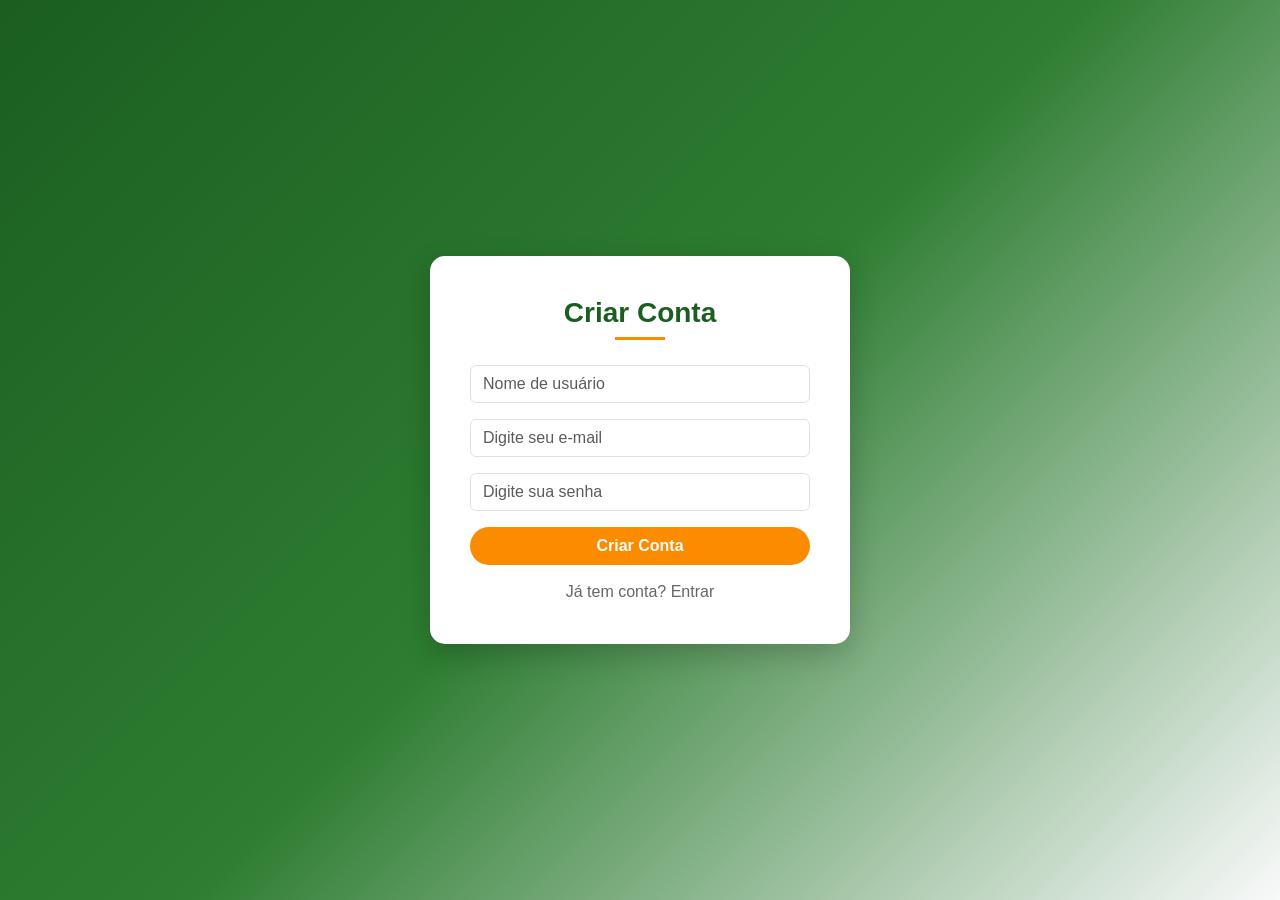
==== criar.html @ 0735e397 "ciração da pagina de login e de criação de conta" ====
<!DOCTYPE html>
<html lang="pt-br">
<head>
    <meta charset="UTF-8">
    <meta name="viewport" content="width=device-width, initial-scale=1.0">
    <title>Criar Conta - Ouvidoria DW</title>

    <link href="https://cdn.jsdelivr.net/npm/bootstrap@5.3.0/dist/css/bootstrap.min.css" rel="stylesheet">

    <style>
        :root {
            --primary-color: #1b5e20;
            --primary-light: #2e7d32;
            --accent-color: #fb8c00;
            --accent-hover: #ef6c00;
        }

        body {
            background: linear-gradient(135deg, #1b5e20 0%, #2e7d32 50%, #f8f9fa 100%);
            height: 100vh;
            display: flex;
            align-items: center;
            justify-content: center;
            font-family: 'Segoe UI', sans-serif;
        }

        .cadastro-card {
            background: white;
            padding: 40px;
            border-radius: 15px;
            width: 100%;
            max-width: 420px;
            box-shadow: 0 10px 30px rgba(0,0,0,0.2);
            animation: fadeIn 0.8s ease;
        }

        .titulo {
            text-align: center;
            margin-bottom: 25px;
            color: var(--primary-color);
            font-weight: bold;
        }

        .titulo::after {
            content: '';
            display: block;
            width: 50px;
            height: 3px;
            background: var(--accent-color);
            margin: 8px auto 0;
        }

        .form-control:focus {
            border-color: var(--accent-color);
            box-shadow: 0 0 5px rgba(251,140,0,0.4);
        }

        .btn-cadastrar {
            background-color: var(--accent-color);
            color: white;
            border-radius: 30px;
            font-weight: bold;
        }

        .btn-cadastrar:hover {
            background-color: var(--accent-hover);
        }

        .erro {
            color: red;
            font-size: 0.9rem;
            margin-top: 10px;
            display: none;
            text-align: center;
        }

        .links {
            margin-top: 15px;
            text-align: center;
        }

        .links a {
            display: block;
            color: #666;
            text-decoration: none;
            margin-top: 5px;
            transition: 0.3s;
        }

        .links a:hover {
            color: var(--accent-color);
        }

        @keyframes fadeIn {
            from {opacity: 0; transform: translateY(20px);}
            to {opacity: 1; transform: translateY(0);}
        }
    </style>
</head>
<body>

    <div class="cadastro-card">
        <h3 class="titulo">Criar Conta</h3>

        <form id="formCadastro">
            <div class="mb-3">
                <input type="text" class="form-control" id="usuario" placeholder="Nome de usuário" required>
            </div>

            <div class="mb-3">
                <input type="email" class="form-control" id="email" placeholder="Digite seu e-mail" required>
            </div>

            <div class="mb-3">
                <input type="password" class="form-control" id="senha" placeholder="Digite sua senha" required>
            </div>

            <button type="submit" class="btn btn-cadastrar w-100">Criar Conta</button>

            <div class="erro" id="erroMsg">
                Erro ao cadastrar. Tente novamente.
            </div>

            <div class="links">
                <a href="login.html">Já tem conta? Entrar</a>
            </div>
        </form>
    </div>

    <script>
        document.getElementById("formCadastro").addEventListener("submit", function(e) {
            e.preventDefault();

            // Simulação (depois você liga com PHP)
            alert("Conta criada com sucesso!");
            
            // redireciona pro login
            window.location.href = "login.html";
        });
    </script>

</body>
</html>
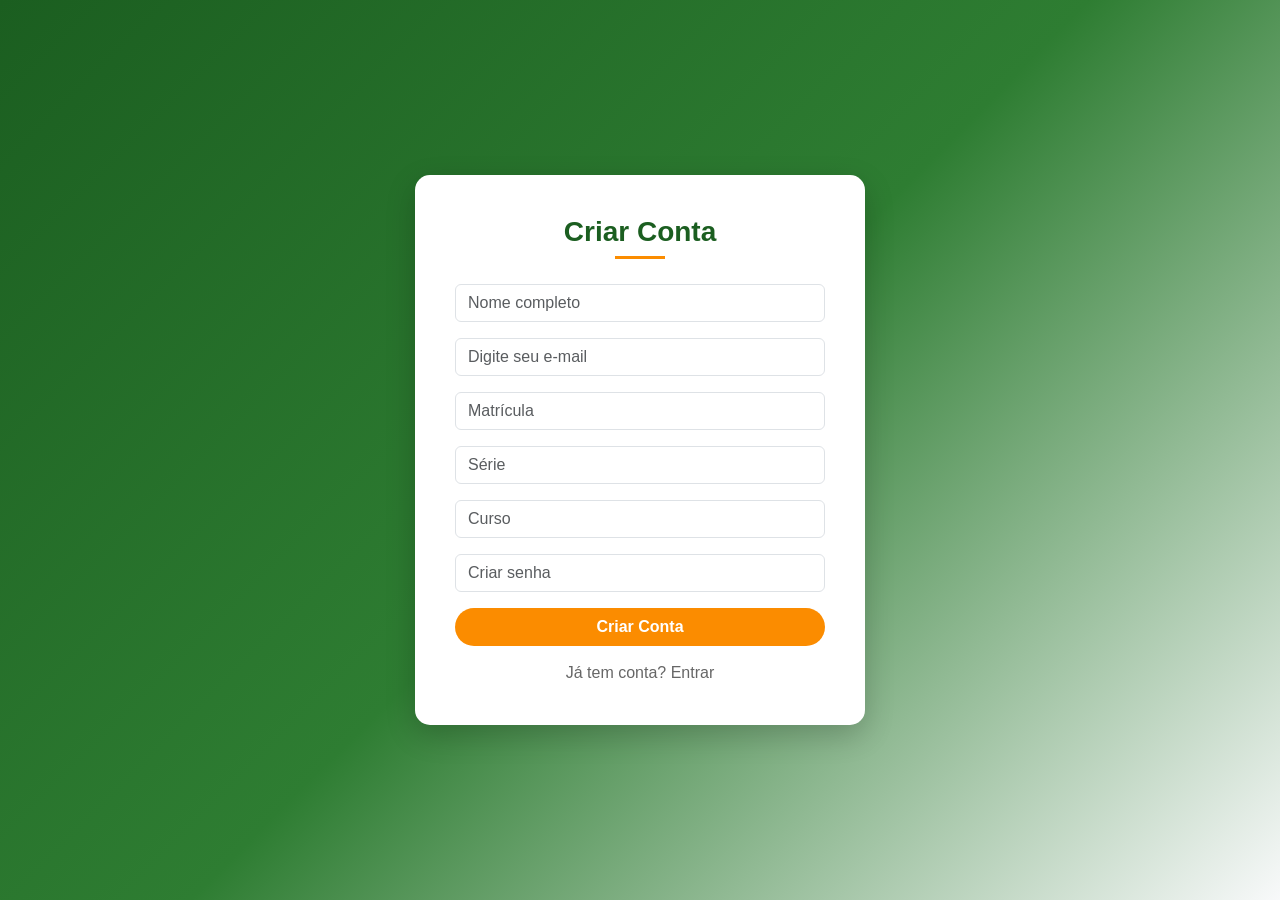
==== commit 90717d1e: "adicionando criação e login de conta ao sistema" ====
--- a/criar.html
+++ b/criar.html
@@ -18,7 +18,7 @@
 
         body {
             background: linear-gradient(135deg, #1b5e20 0%, #2e7d32 50%, #f8f9fa 100%);
-            height: 100vh;
+            min-height: 100vh;
             display: flex;
             align-items: center;
             justify-content: center;
@@ -30,7 +30,7 @@
             padding: 40px;
             border-radius: 15px;
             width: 100%;
-            max-width: 420px;
+            max-width: 450px;
             box-shadow: 0 10px 30px rgba(0,0,0,0.2);
             animation: fadeIn 0.8s ease;
         }
@@ -67,14 +67,6 @@
             background-color: var(--accent-hover);
         }
 
-        .erro {
-            color: red;
-            font-size: 0.9rem;
-            margin-top: 10px;
-            display: none;
-            text-align: center;
-        }
-
         .links {
             margin-top: 15px;
             text-align: center;
@@ -103,42 +95,40 @@
     <div class="cadastro-card">
         <h3 class="titulo">Criar Conta</h3>
 
-        <form id="formCadastro">
+        <form action="criacao.php" method="post">
+
             <div class="mb-3">
-                <input type="text" class="form-control" id="usuario" placeholder="Nome de usuário" required>
+                <input type="text" class="form-control" name="nome" placeholder="Nome completo" required>
             </div>
 
             <div class="mb-3">
-                <input type="email" class="form-control" id="email" placeholder="Digite seu e-mail" required>
+                <input type="email" class="form-control" name="email" placeholder="Digite seu e-mail" required>
             </div>
 
             <div class="mb-3">
-                <input type="password" class="form-control" id="senha" placeholder="Digite sua senha" required>
+                <input type="text" class="form-control" name="matricula" placeholder="Matrícula" required>
+            </div>
+
+            <div class="mb-3">
+                <input type="number" class="form-control" name="serie" placeholder="Série" required>
+            </div>
+
+            <div class="mb-3">
+                <input type="text" class="form-control" name="curso" placeholder="Curso" required>
+            </div>
+
+            <div class="mb-3">
+                <input type="password" class="form-control" name="senha" placeholder="Criar senha" required>
             </div>
 
             <button type="submit" class="btn btn-cadastrar w-100">Criar Conta</button>
 
-            <div class="erro" id="erroMsg">
-                Erro ao cadastrar. Tente novamente.
-            </div>
-
             <div class="links">
                 <a href="login.html">Já tem conta? Entrar</a>
             </div>
+
         </form>
     </div>
-
-    <script>
-        document.getElementById("formCadastro").addEventListener("submit", function(e) {
-            e.preventDefault();
-
-            // Simulação (depois você liga com PHP)
-            alert("Conta criada com sucesso!");
-            
-            // redireciona pro login
-            window.location.href = "login.html";
-        });
-    </script>
 
 </body>
 </html>
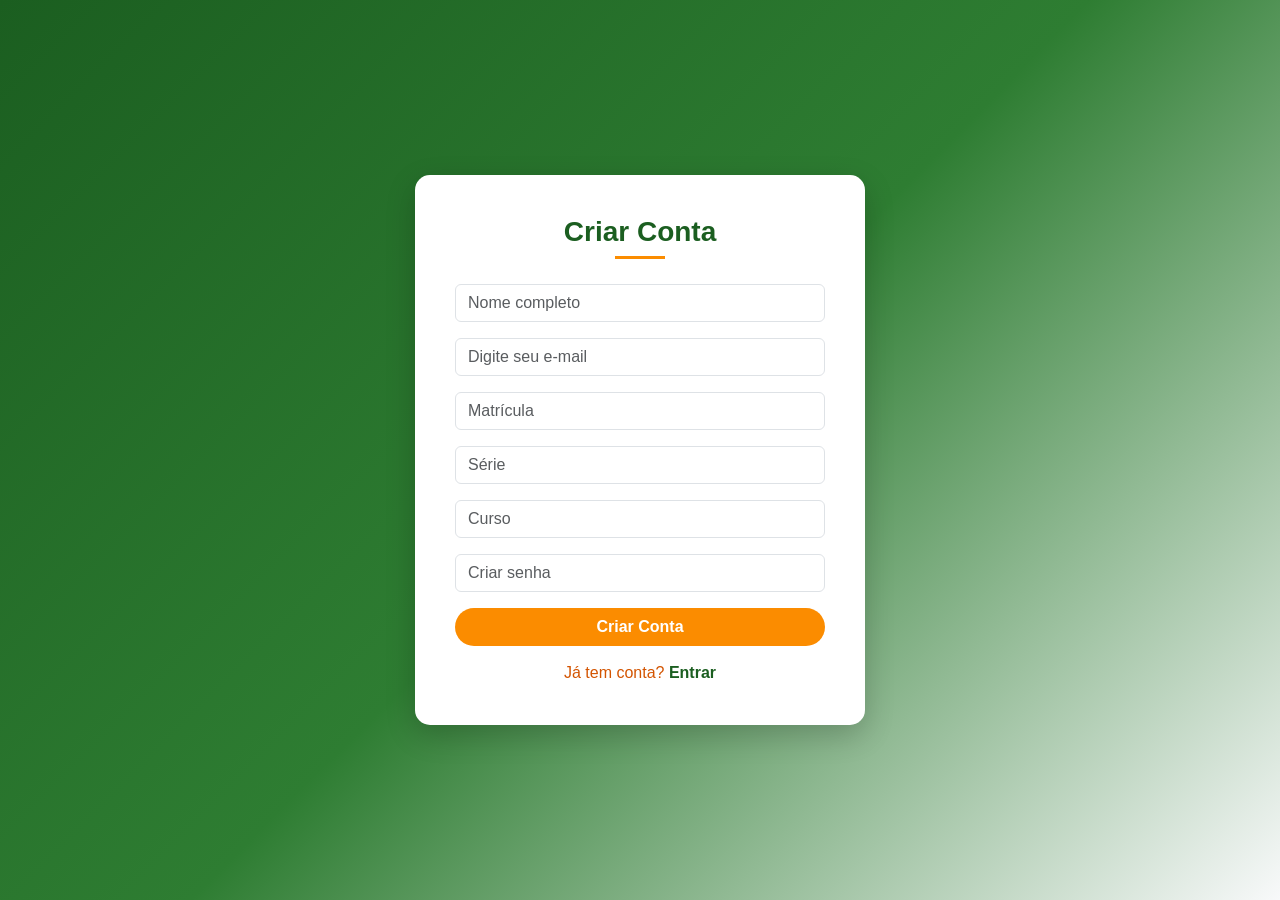
==== commit d445e3b4: "Criação de manifestações e salvando do banco" ====
--- a/criar.html
+++ b/criar.html
@@ -124,9 +124,11 @@
             <button type="submit" class="btn btn-cadastrar w-100">Criar Conta</button>
 
             <div class="links">
-                <a href="login.html">Já tem conta? Entrar</a>
+                <a href="login.html" style="text-decoration: none;">
+                  <span style="color: #d35400; font-weight: 500;">Já tem conta?</span> 
+                 <span style="color: var(--primary-color); font-weight: bold;">Entrar</span>
+                </a>
             </div>
-
         </form>
     </div>
 
